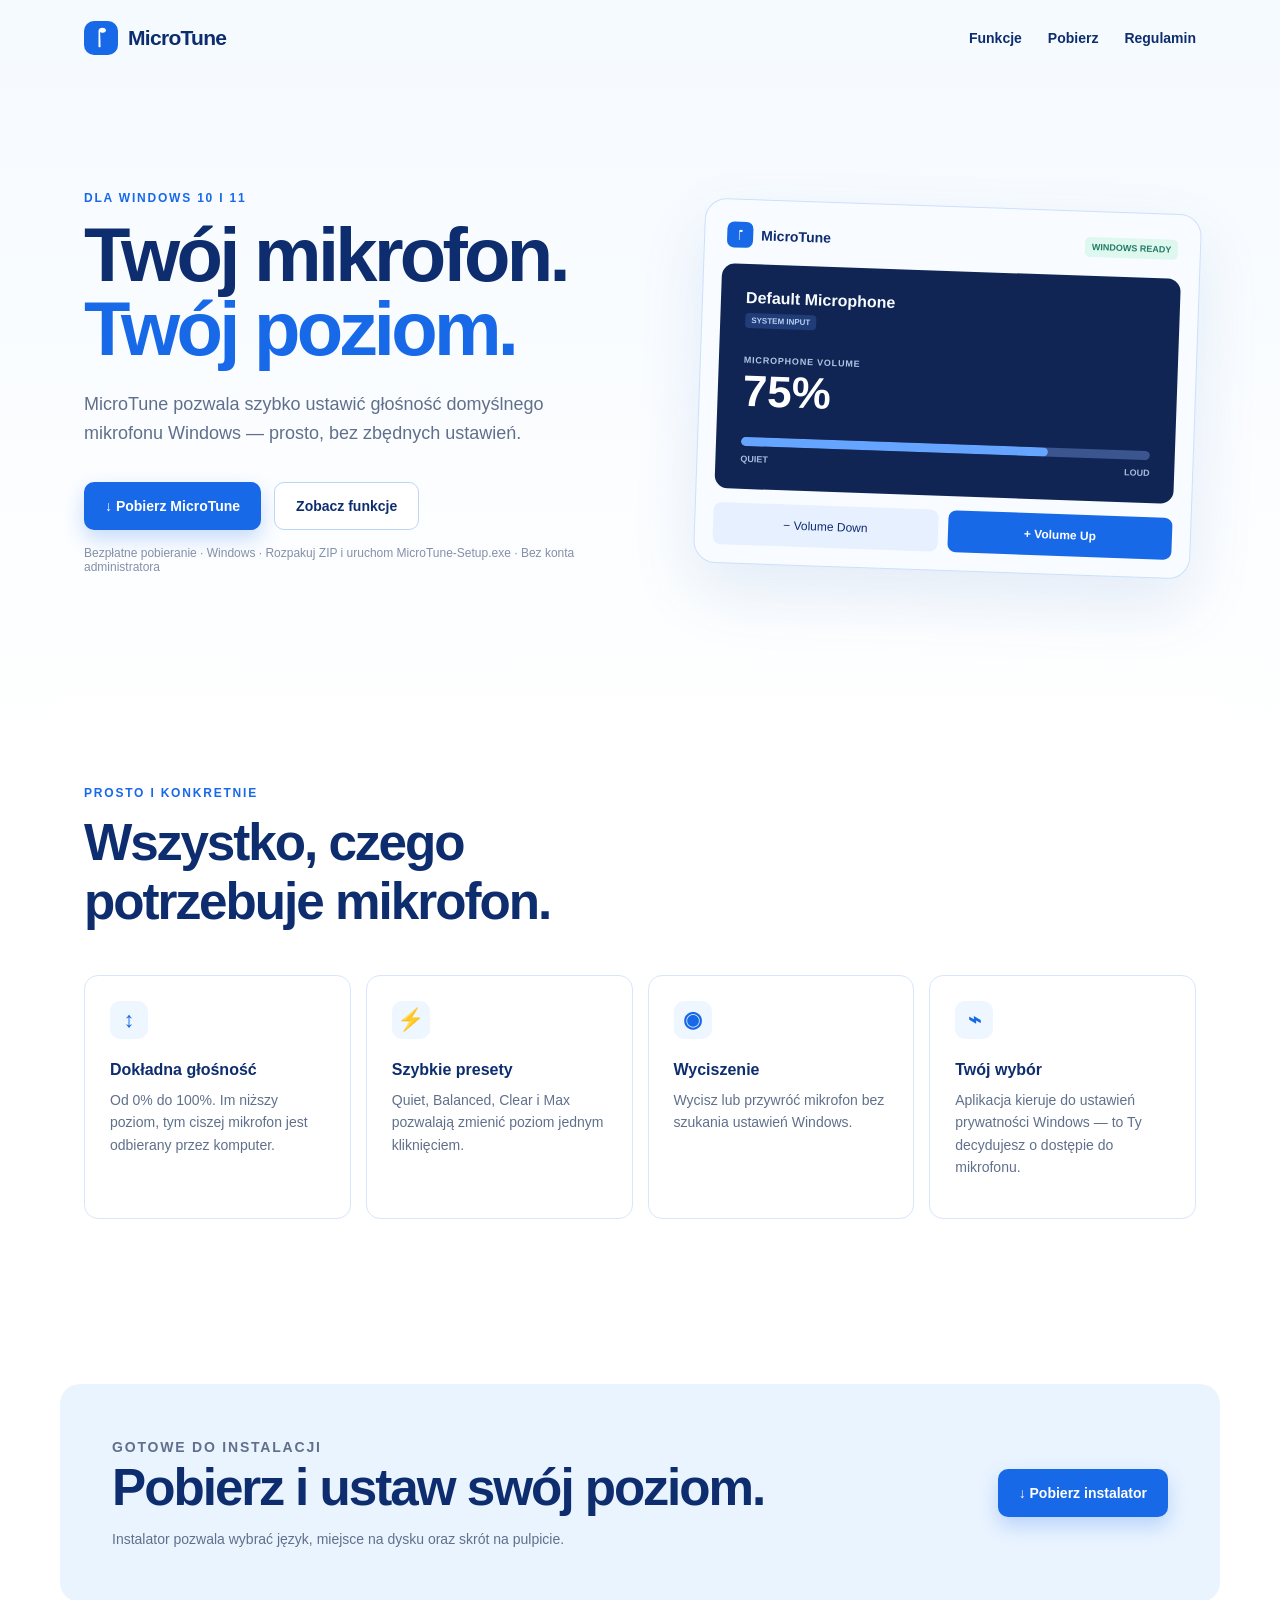
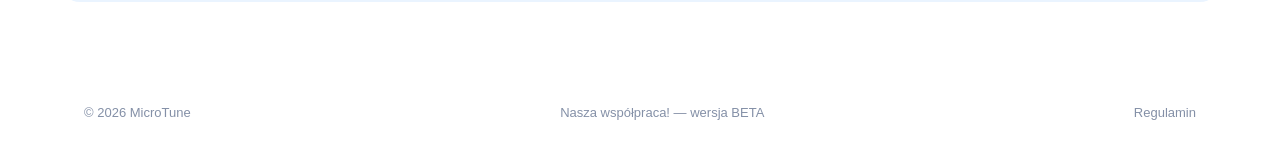
==== index.html @ a944f0a3 "Add collaboration beta link to MicroTune app" ====
<!doctype html>
<html lang="pl">
  <head>
    <meta charset="UTF-8" />
    <meta name="viewport" content="width=device-width, initial-scale=1.0" />
    <meta name="description" content="MicroTune — prosty kontroler głośności mikrofonu dla Windows." />
    <title>MicroTune — kontroluj swój mikrofon</title>
    <link rel="stylesheet" href="styles.css" />
  </head>
  <body>
    <header class="site-header">
      <a class="brand" href="#start" aria-label="MicroTune — strona główna">
        <span class="brand-icon" aria-hidden="true">♩</span>
        <span>MicroTune</span>
      </a>
      <nav aria-label="Główna nawigacja">
        <a href="#funkcje">Funkcje</a>
        <a href="#download">Pobierz</a>
        <a href="terms.html">Regulamin</a>
      </nav>
    </header>

    <main id="start">
      <section class="hero">
        <div class="hero-copy">
          <p class="eyebrow">DLA WINDOWS 10 I 11</p>
          <h1>Twój mikrofon.<br /><span>Twój poziom.</span></h1>
          <p class="lead">MicroTune pozwala szybko ustawić głośność domyślnego mikrofonu Windows — prosto, bez zbędnych ustawień.</p>
          <div class="hero-actions">
            <a class="button primary" href="downloads/MicroTune-Installer-1.0.2.zip" download>↓ Pobierz MicroTune</a>
            <a class="button secondary" href="#funkcje">Zobacz funkcje</a>
          </div>
          <p class="fine-print">Bezpłatne pobieranie · Windows · Rozpakuj ZIP i uruchom MicroTune-Setup.exe · Bez konta administratora</p>
        </div>
        <div class="app-preview" aria-label="Podgląd aplikacji MicroTune">
          <div class="preview-top"><span class="mini-logo">♩</span><strong>MicroTune</strong><span class="ready">WINDOWS READY</span></div>
          <div class="preview-card">
            <div class="card-heading"><div><strong>Default Microphone</strong><small>SYSTEM INPUT</small></div></div>
            <p>MICROPHONE VOLUME</p>
            <div class="volume"><strong>75%</strong></div>
            <div class="slider"><span></span></div>
            <div class="slider-labels"><span>QUIET</span><span>LOUD</span></div>
          </div>
          <div class="preview-actions"><span>− Volume Down</span><b>+ Volume Up</b></div>
        </div>
      </section>

      <section class="features" id="funkcje">
        <div class="section-heading"><p class="eyebrow">PROSTO I KONKRETNIE</p><h2>Wszystko, czego potrzebuje mikrofon.</h2></div>
        <div class="feature-grid">
          <article><span class="feature-icon">↕</span><h3>Dokładna głośność</h3><p>Od 0% do 100%. Im niższy poziom, tym ciszej mikrofon jest odbierany przez komputer.</p></article>
          <article><span class="feature-icon">⚡</span><h3>Szybkie presety</h3><p>Quiet, Balanced, Clear i Max pozwalają zmienić poziom jednym kliknięciem.</p></article>
          <article><span class="feature-icon">◉</span><h3>Wyciszenie</h3><p>Wycisz lub przywróć mikrofon bez szukania ustawień Windows.</p></article>
          <article><span class="feature-icon">⌁</span><h3>Twój wybór</h3><p>Aplikacja kieruje do ustawień prywatności Windows — to Ty decydujesz o dostępie do mikrofonu.</p></article>
        </div>
      </section>

      <section class="download" id="download">
        <div><p class="eyebrow">GOTOWE DO INSTALACJI</p><h2>Pobierz i ustaw swój poziom.</h2><p>Instalator pozwala wybrać język, miejsce na dysku oraz skrót na pulpicie.</p></div>
        <a class="button primary" href="downloads/MicroTune-Installer-1.0.2.zip" download>↓ Pobierz instalator</a>
      </section>
    </main>

    <footer>
      <span>© 2026 MicroTune</span>
      <a href="https://zrobmy-cos.web.app/" target="_blank" rel="noopener noreferrer">Nasza współpraca! — wersja BETA</a>
      <a href="terms.html">Regulamin</a>
    </footer>
  </body>
</html>
---- styles.css ----
:root { --ink:#0d2d6f; --blue:#1769e8; --light:#eef6ff; --line:#d8e6fb; --muted:#60708c; --white:#fff; }
* { box-sizing:border-box; }
html { scroll-behavior:smooth; }
body { margin:0; color:var(--ink); background:linear-gradient(180deg,#f5faff 0,#fff 44%); font-family:Inter,Segoe UI,Arial,sans-serif; }
a { color:inherit; text-decoration:none; }
.site-header, main, footer { max-width:1160px; margin:auto; }
.site-header { min-height:76px; padding:0 24px; display:flex; align-items:center; justify-content:space-between; }
.brand { display:flex; align-items:center; gap:10px; font-size:21px; font-weight:800; letter-spacing:-.7px; }
.brand-icon { display:grid; place-items:center; width:34px; height:34px; border-radius:10px; color:#fff; background:var(--blue); font-size:25px; transform:rotate(180deg); }
nav { display:flex; gap:26px; font-weight:650; font-size:14px; } nav a:hover { color:var(--blue); }
.hero { min-height:620px; padding:90px 24px 85px; display:grid; grid-template-columns:1.05fr .95fr; align-items:center; gap:65px; }
.eyebrow { margin:0 0 13px; color:var(--blue); font-size:12px; font-weight:800; letter-spacing:1.8px; }
h1,h2,h3,p { margin-top:0; } h1 { margin-bottom:23px; max-width:620px; font-size:clamp(44px,6vw,76px); line-height:.98; letter-spacing:-3.7px; } h1 span { color:var(--blue); }
.lead { max-width:520px; color:var(--muted); font-size:18px; line-height:1.65; }
.hero-actions { display:flex; flex-wrap:wrap; gap:13px; margin-top:33px; }.button { display:inline-flex; align-items:center; justify-content:center; min-height:48px; padding:0 21px; border-radius:10px; font-weight:800; font-size:14px; transition:transform .2s,box-shadow .2s; }.button:hover { transform:translateY(-2px); }.primary { background:var(--blue); color:#fff; box-shadow:0 9px 20px #1769e83b; }.secondary { border:1px solid #bcd6f8; background:#fff; }.fine-print,.updated { margin-top:16px; color:#8490a7; font-size:12px; }
.app-preview { padding:18px; border:1px solid #cde0fa; border-radius:22px; background:#f8fbff; box-shadow:0 28px 65px #1d62b51d; transform:rotate(2deg); }.preview-top { display:flex; align-items:center; gap:8px; padding:4px 4px 16px; font-size:14px; }.mini-logo { display:grid; place-items:center; width:26px; height:26px; color:#fff; background:var(--blue); border-radius:7px; transform:rotate(180deg); }.ready { margin-left:auto; padding:5px 7px; color:#237b64; background:#def8ef; border-radius:5px; font-size:9px; font-weight:800; }.preview-card { padding:25px; border-radius:13px; color:#f8fbff; background:#102554; }.card-heading { display:flex; justify-content:space-between; }.card-heading strong { display:block; font-size:16px; }.card-heading small { display:inline-block; margin-top:6px; padding:3px 6px; border-radius:4px; color:#b7cef5; background:#203d78; font-size:8px; font-weight:800; }.preview-card p { margin:27px 0 1px; color:#b3c4e4; font-size:9px; font-weight:800; letter-spacing:.8px; }.volume strong { color:#fff; font-size:44px; }.slider { height:9px; margin-top:21px; overflow:hidden; border-radius:6px; background:#3b568e; }.slider span { display:block; width:75%; height:100%; border-radius:6px; background:#65a5ff; }.slider-labels { display:flex; justify-content:space-between; margin-top:8px; color:#a7bbdf; font-size:9px; font-weight:800; }.preview-actions { display:grid; grid-template-columns:1fr 1fr; gap:10px; margin-top:14px; }.preview-actions span,.preview-actions b { padding:14px; border-radius:8px; text-align:center; font-size:12px; }.preview-actions span { background:#e7f0ff; }.preview-actions b { color:#fff; background:var(--blue); }
.features { padding:90px 24px; background:#fff; }.section-heading { max-width:630px; }.section-heading h2,.download h2,.terms-page h1 { font-size:clamp(33px,4vw,52px); letter-spacing:-2px; }.feature-grid { display:grid; grid-template-columns:repeat(4,1fr); gap:15px; margin-top:44px; }.feature-grid article { padding:25px; border:1px solid var(--line); border-radius:14px; background:#fff; }.feature-icon { display:grid; place-items:center; width:38px; height:38px; margin-bottom:22px; border-radius:10px; color:var(--blue); background:var(--light); font-size:22px; font-weight:bold; }.feature-grid h3 { margin-bottom:10px; font-size:16px; }.feature-grid p,.download p { color:var(--muted); font-size:14px; line-height:1.6; }
.download { margin:75px auto; padding:52px; display:flex; align-items:center; justify-content:space-between; gap:25px; border-radius:20px; background:#eaf4ff; }.download h2 { margin-bottom:11px; }.download p { margin-bottom:0; max-width:570px; }.terms-page { max-width:820px; padding:68px 24px 85px; }.terms-page h1 { margin-bottom:4px; }.terms-page section { margin-top:40px; }.terms-page h2 { margin-bottom:9px; font-size:21px; }.terms-page section p { color:var(--muted); line-height:1.7; }.terms-page .button { margin-top:36px; } footer { padding:28px 24px 38px; display:flex; justify-content:space-between; color:#8490a7; font-size:13px; }
@media (max-width:760px) { .site-header { padding:0 18px; }.site-header nav { gap:14px; font-size:12px; }.hero { grid-template-columns:1fr; padding:60px 24px; gap:38px; }.app-preview { max-width:500px; width:100%; margin:auto; transform:none; }.feature-grid { grid-template-columns:1fr 1fr; }.download { margin:35px 18px; padding:32px; display:block; }.download .button { margin-top:18px; } }
@media (max-width:440px) { nav a:first-child { display:none; }.feature-grid { grid-template-columns:1fr; }.hero-actions .button { width:100%; } }
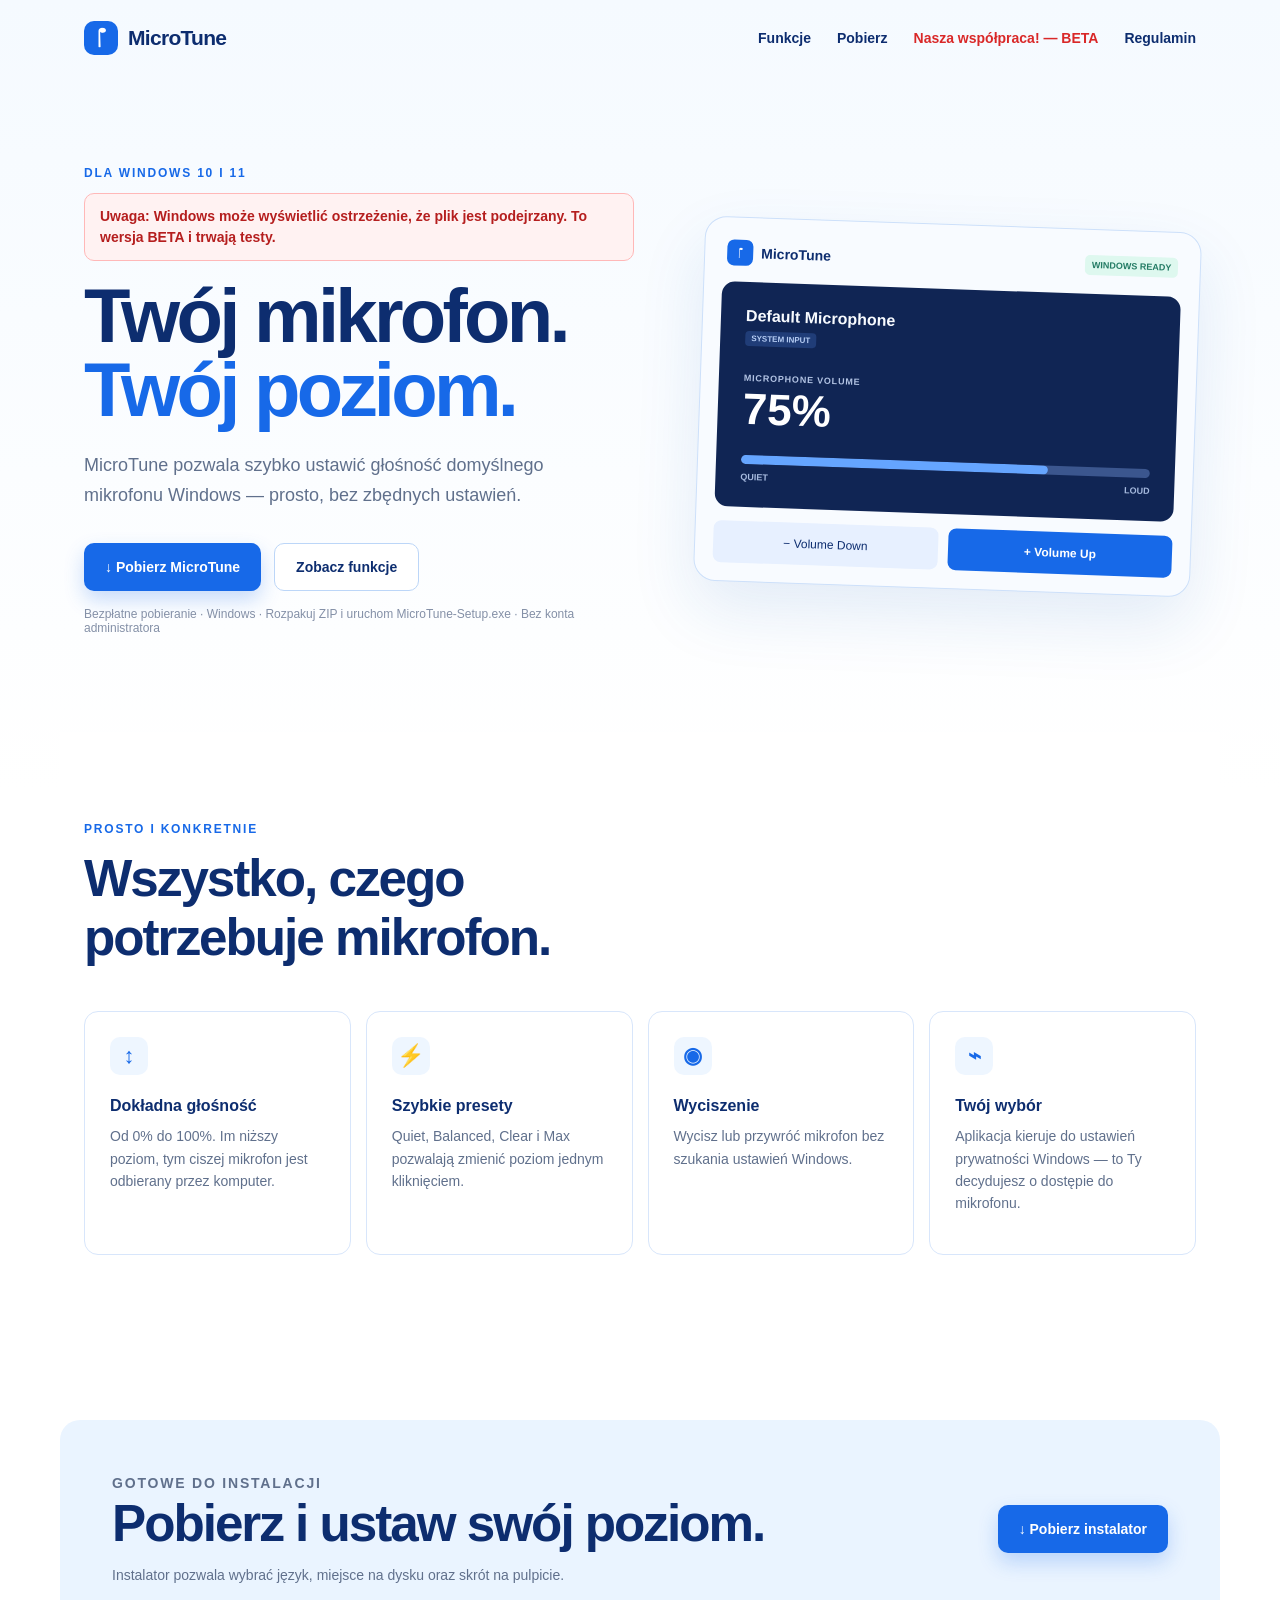
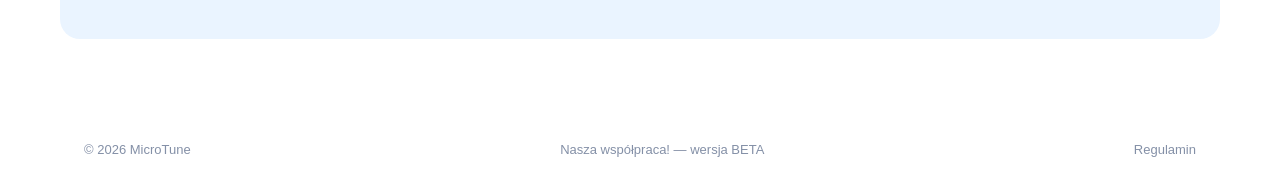
==== commit 009900aa: "Highlight collaboration and beta warning on website" ====
--- a/index.html
+++ b/index.html
@@ -16,6 +16,7 @@
       <nav aria-label="Główna nawigacja">
         <a href="#funkcje">Funkcje</a>
         <a href="#download">Pobierz</a>
+        <a class="collaboration-link" href="https://zrobmy-cos.web.app/" target="_blank" rel="noopener noreferrer">Nasza współpraca! — BETA</a>
         <a href="terms.html">Regulamin</a>
       </nav>
     </header>
@@ -24,10 +25,11 @@
       <section class="hero">
         <div class="hero-copy">
           <p class="eyebrow">DLA WINDOWS 10 I 11</p>
+          <p class="beta-warning"><strong>Uwaga:</strong> Windows może wyświetlić ostrzeżenie, że plik jest podejrzany. To wersja BETA i trwają testy.</p>
           <h1>Twój mikrofon.<br /><span>Twój poziom.</span></h1>
           <p class="lead">MicroTune pozwala szybko ustawić głośność domyślnego mikrofonu Windows — prosto, bez zbędnych ustawień.</p>
           <div class="hero-actions">
-            <a class="button primary" href="downloads/MicroTune-Installer-1.0.2.zip" download>↓ Pobierz MicroTune</a>
+            <a class="button primary" href="https://github.com/biszkopr/microtune/raw/refs/heads/main/downloads/MicroTune-Installer-1.0.2.zip">↓ Pobierz MicroTune</a>
             <a class="button secondary" href="#funkcje">Zobacz funkcje</a>
           </div>
           <p class="fine-print">Bezpłatne pobieranie · Windows · Rozpakuj ZIP i uruchom MicroTune-Setup.exe · Bez konta administratora</p>
@@ -57,7 +59,7 @@
 
       <section class="download" id="download">
         <div><p class="eyebrow">GOTOWE DO INSTALACJI</p><h2>Pobierz i ustaw swój poziom.</h2><p>Instalator pozwala wybrać język, miejsce na dysku oraz skrót na pulpicie.</p></div>
-        <a class="button primary" href="downloads/MicroTune-Installer-1.0.2.zip" download>↓ Pobierz instalator</a>
+        <a class="button primary" href="https://github.com/biszkopr/microtune/raw/refs/heads/main/downloads/MicroTune-Installer-1.0.2.zip">↓ Pobierz instalator</a>
       </section>
     </main>
 
--- a/styles.css
+++ b/styles.css
@@ -7,11 +7,11 @@
 .site-header { min-height:76px; padding:0 24px; display:flex; align-items:center; justify-content:space-between; }
 .brand { display:flex; align-items:center; gap:10px; font-size:21px; font-weight:800; letter-spacing:-.7px; }
 .brand-icon { display:grid; place-items:center; width:34px; height:34px; border-radius:10px; color:#fff; background:var(--blue); font-size:25px; transform:rotate(180deg); }
-nav { display:flex; gap:26px; font-weight:650; font-size:14px; } nav a:hover { color:var(--blue); }
+nav { display:flex; gap:26px; font-weight:650; font-size:14px; } nav a:hover { color:var(--blue); } nav .collaboration-link { color:#d92828; font-weight:800; } nav .collaboration-link:hover { color:#a81212; }
 .hero { min-height:620px; padding:90px 24px 85px; display:grid; grid-template-columns:1.05fr .95fr; align-items:center; gap:65px; }
 .eyebrow { margin:0 0 13px; color:var(--blue); font-size:12px; font-weight:800; letter-spacing:1.8px; }
 h1,h2,h3,p { margin-top:0; } h1 { margin-bottom:23px; max-width:620px; font-size:clamp(44px,6vw,76px); line-height:.98; letter-spacing:-3.7px; } h1 span { color:var(--blue); }
-.lead { max-width:520px; color:var(--muted); font-size:18px; line-height:1.65; }
+.beta-warning { max-width:600px; margin:0 0 18px; padding:12px 15px; border:1px solid #ffb8b8; border-radius:10px; color:#b51e1e; background:#fff2f2; font-size:14px; font-weight:650; line-height:1.5; }.lead { max-width:520px; color:var(--muted); font-size:18px; line-height:1.65; }
 .hero-actions { display:flex; flex-wrap:wrap; gap:13px; margin-top:33px; }.button { display:inline-flex; align-items:center; justify-content:center; min-height:48px; padding:0 21px; border-radius:10px; font-weight:800; font-size:14px; transition:transform .2s,box-shadow .2s; }.button:hover { transform:translateY(-2px); }.primary { background:var(--blue); color:#fff; box-shadow:0 9px 20px #1769e83b; }.secondary { border:1px solid #bcd6f8; background:#fff; }.fine-print,.updated { margin-top:16px; color:#8490a7; font-size:12px; }
 .app-preview { padding:18px; border:1px solid #cde0fa; border-radius:22px; background:#f8fbff; box-shadow:0 28px 65px #1d62b51d; transform:rotate(2deg); }.preview-top { display:flex; align-items:center; gap:8px; padding:4px 4px 16px; font-size:14px; }.mini-logo { display:grid; place-items:center; width:26px; height:26px; color:#fff; background:var(--blue); border-radius:7px; transform:rotate(180deg); }.ready { margin-left:auto; padding:5px 7px; color:#237b64; background:#def8ef; border-radius:5px; font-size:9px; font-weight:800; }.preview-card { padding:25px; border-radius:13px; color:#f8fbff; background:#102554; }.card-heading { display:flex; justify-content:space-between; }.card-heading strong { display:block; font-size:16px; }.card-heading small { display:inline-block; margin-top:6px; padding:3px 6px; border-radius:4px; color:#b7cef5; background:#203d78; font-size:8px; font-weight:800; }.preview-card p { margin:27px 0 1px; color:#b3c4e4; font-size:9px; font-weight:800; letter-spacing:.8px; }.volume strong { color:#fff; font-size:44px; }.slider { height:9px; margin-top:21px; overflow:hidden; border-radius:6px; background:#3b568e; }.slider span { display:block; width:75%; height:100%; border-radius:6px; background:#65a5ff; }.slider-labels { display:flex; justify-content:space-between; margin-top:8px; color:#a7bbdf; font-size:9px; font-weight:800; }.preview-actions { display:grid; grid-template-columns:1fr 1fr; gap:10px; margin-top:14px; }.preview-actions span,.preview-actions b { padding:14px; border-radius:8px; text-align:center; font-size:12px; }.preview-actions span { background:#e7f0ff; }.preview-actions b { color:#fff; background:var(--blue); }
 .features { padding:90px 24px; background:#fff; }.section-heading { max-width:630px; }.section-heading h2,.download h2,.terms-page h1 { font-size:clamp(33px,4vw,52px); letter-spacing:-2px; }.feature-grid { display:grid; grid-template-columns:repeat(4,1fr); gap:15px; margin-top:44px; }.feature-grid article { padding:25px; border:1px solid var(--line); border-radius:14px; background:#fff; }.feature-icon { display:grid; place-items:center; width:38px; height:38px; margin-bottom:22px; border-radius:10px; color:var(--blue); background:var(--light); font-size:22px; font-weight:bold; }.feature-grid h3 { margin-bottom:10px; font-size:16px; }.feature-grid p,.download p { color:var(--muted); font-size:14px; line-height:1.6; }
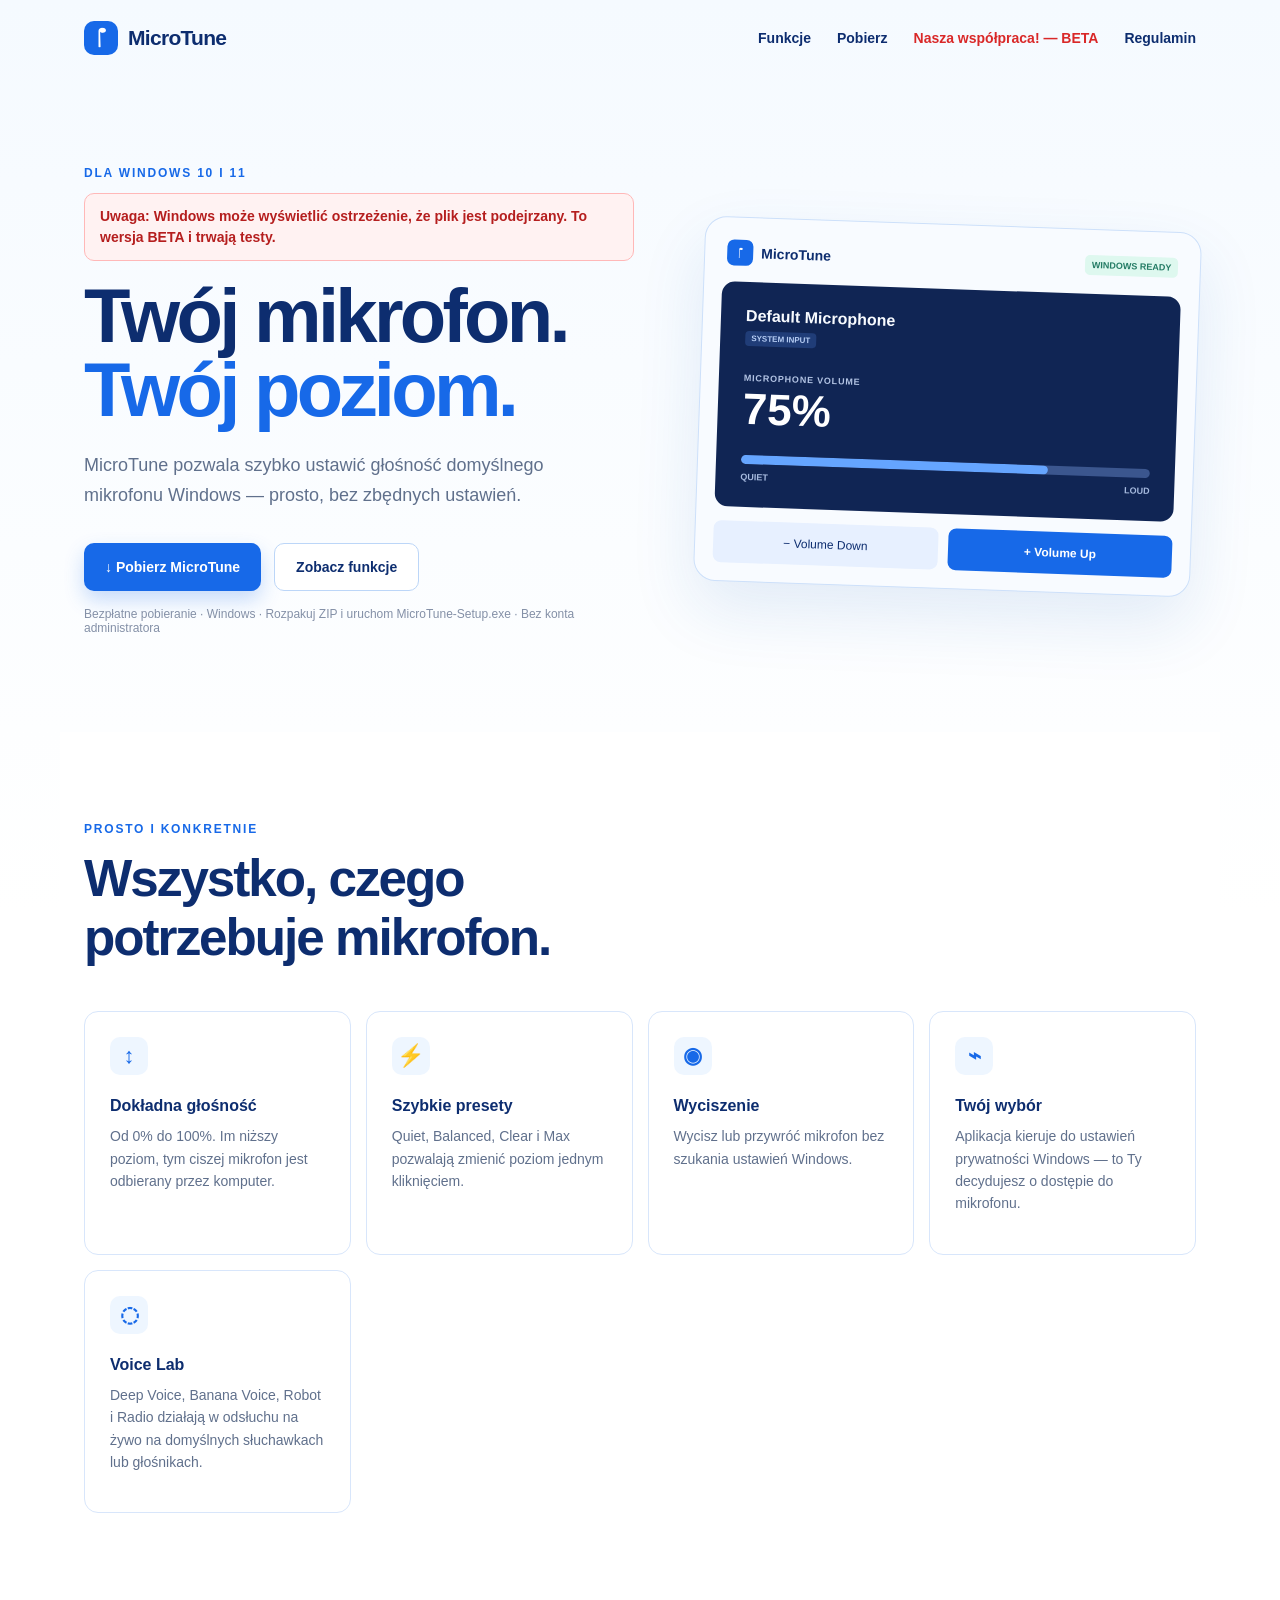
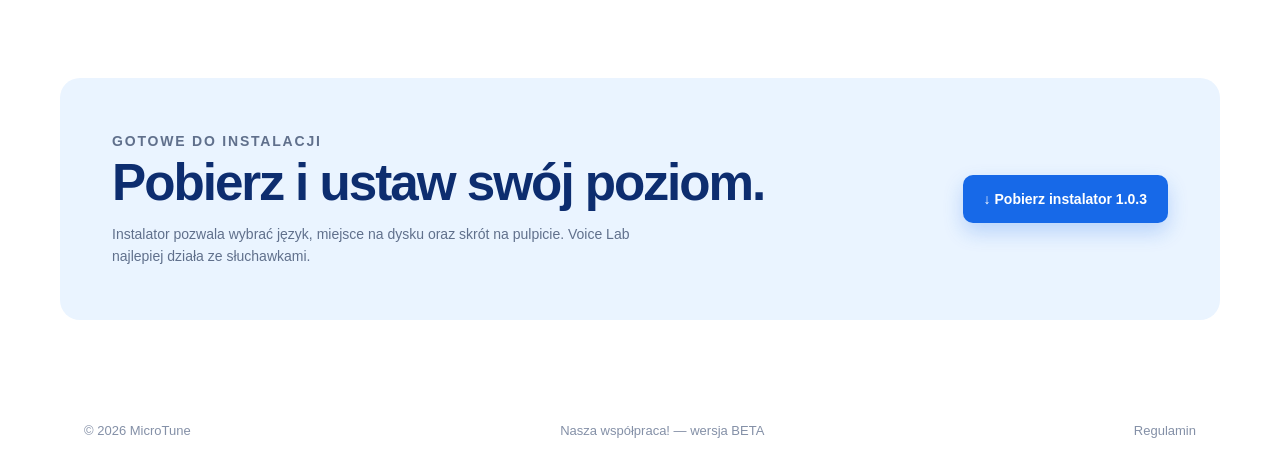
==== commit 41b6fb2f: "Add Voice Lab installer 1.0.3" ====
--- a/index.html
+++ b/index.html
@@ -29,7 +29,7 @@
           <h1>Twój mikrofon.<br /><span>Twój poziom.</span></h1>
           <p class="lead">MicroTune pozwala szybko ustawić głośność domyślnego mikrofonu Windows — prosto, bez zbędnych ustawień.</p>
           <div class="hero-actions">
-            <a class="button primary" href="https://github.com/biszkopr/microtune/raw/refs/heads/main/downloads/MicroTune-Installer-1.0.2.zip">↓ Pobierz MicroTune</a>
+            <a class="button primary" href="https://github.com/biszkopr/microtune/raw/refs/heads/main/downloads/MicroTune-Installer-1.0.3.zip">↓ Pobierz MicroTune</a>
             <a class="button secondary" href="#funkcje">Zobacz funkcje</a>
           </div>
           <p class="fine-print">Bezpłatne pobieranie · Windows · Rozpakuj ZIP i uruchom MicroTune-Setup.exe · Bez konta administratora</p>
@@ -54,12 +54,13 @@
           <article><span class="feature-icon">⚡</span><h3>Szybkie presety</h3><p>Quiet, Balanced, Clear i Max pozwalają zmienić poziom jednym kliknięciem.</p></article>
           <article><span class="feature-icon">◉</span><h3>Wyciszenie</h3><p>Wycisz lub przywróć mikrofon bez szukania ustawień Windows.</p></article>
           <article><span class="feature-icon">⌁</span><h3>Twój wybór</h3><p>Aplikacja kieruje do ustawień prywatności Windows — to Ty decydujesz o dostępie do mikrofonu.</p></article>
+          <article><span class="feature-icon">◌</span><h3>Voice Lab</h3><p>Deep Voice, Banana Voice, Robot i Radio działają w odsłuchu na żywo na domyślnych słuchawkach lub głośnikach.</p></article>
         </div>
       </section>
 
       <section class="download" id="download">
-        <div><p class="eyebrow">GOTOWE DO INSTALACJI</p><h2>Pobierz i ustaw swój poziom.</h2><p>Instalator pozwala wybrać język, miejsce na dysku oraz skrót na pulpicie.</p></div>
-        <a class="button primary" href="https://github.com/biszkopr/microtune/raw/refs/heads/main/downloads/MicroTune-Installer-1.0.2.zip">↓ Pobierz instalator</a>
+        <div><p class="eyebrow">GOTOWE DO INSTALACJI</p><h2>Pobierz i ustaw swój poziom.</h2><p>Instalator pozwala wybrać język, miejsce na dysku oraz skrót na pulpicie. Voice Lab najlepiej działa ze słuchawkami.</p></div>
+        <a class="button primary" href="https://github.com/biszkopr/microtune/raw/refs/heads/main/downloads/MicroTune-Installer-1.0.3.zip">↓ Pobierz instalator 1.0.3</a>
       </section>
     </main>
 
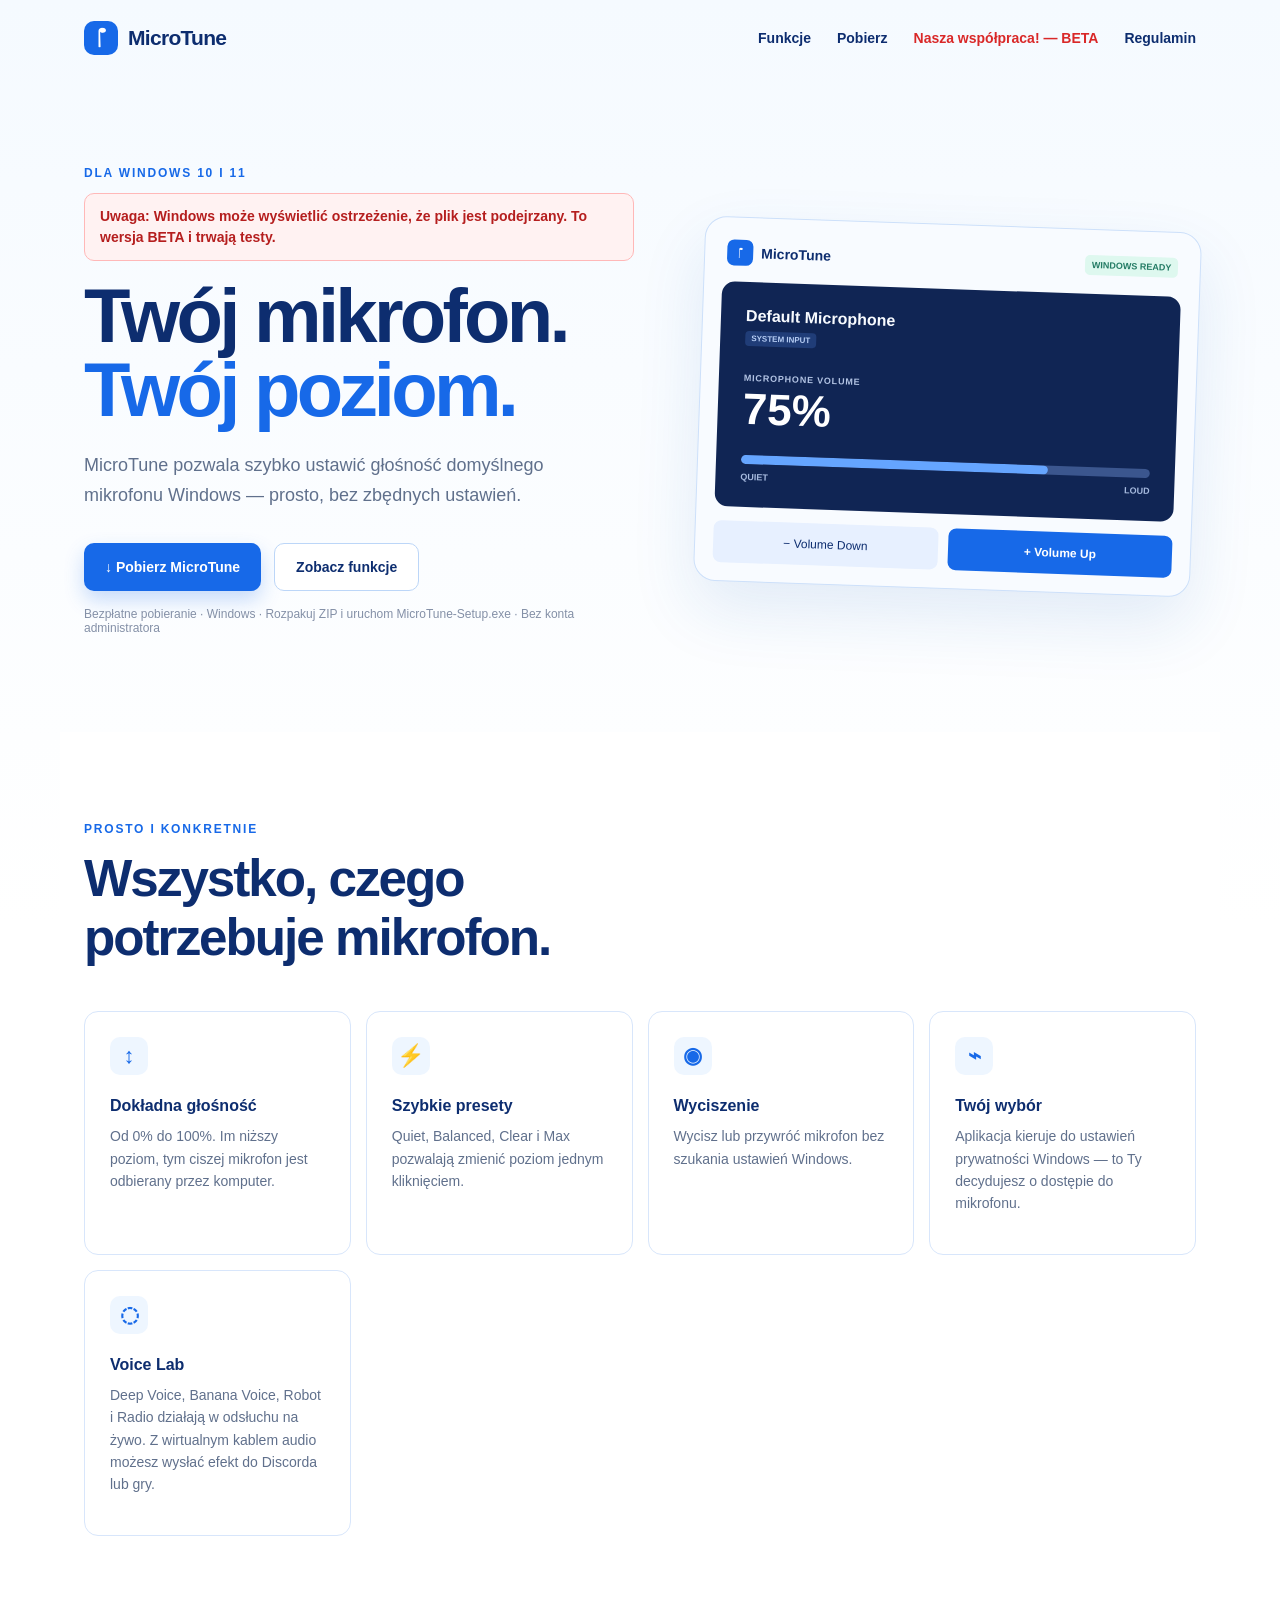
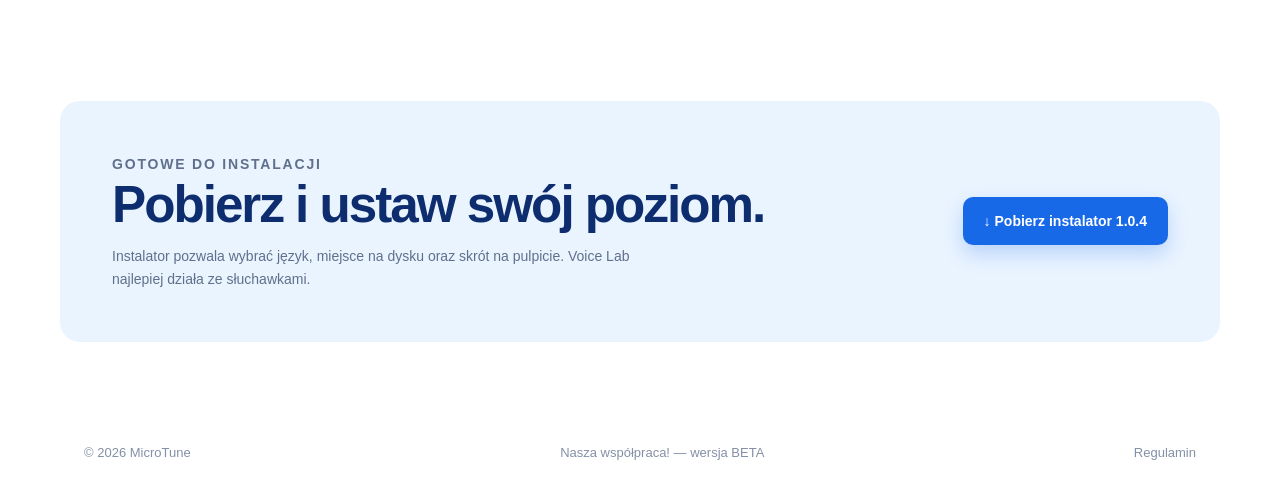
==== commit 611c5ce5: "Add live microphone updates and virtual routing" ====
--- a/index.html
+++ b/index.html
@@ -29,7 +29,7 @@
           <h1>Twój mikrofon.<br /><span>Twój poziom.</span></h1>
           <p class="lead">MicroTune pozwala szybko ustawić głośność domyślnego mikrofonu Windows — prosto, bez zbędnych ustawień.</p>
           <div class="hero-actions">
-            <a class="button primary" href="https://github.com/biszkopr/microtune/raw/refs/heads/main/downloads/MicroTune-Installer-1.0.3.zip">↓ Pobierz MicroTune</a>
+            <a class="button primary" href="https://github.com/biszkopr/microtune/raw/refs/heads/main/downloads/MicroTune-Installer-1.0.4.zip">↓ Pobierz MicroTune</a>
             <a class="button secondary" href="#funkcje">Zobacz funkcje</a>
           </div>
           <p class="fine-print">Bezpłatne pobieranie · Windows · Rozpakuj ZIP i uruchom MicroTune-Setup.exe · Bez konta administratora</p>
@@ -54,13 +54,13 @@
           <article><span class="feature-icon">⚡</span><h3>Szybkie presety</h3><p>Quiet, Balanced, Clear i Max pozwalają zmienić poziom jednym kliknięciem.</p></article>
           <article><span class="feature-icon">◉</span><h3>Wyciszenie</h3><p>Wycisz lub przywróć mikrofon bez szukania ustawień Windows.</p></article>
           <article><span class="feature-icon">⌁</span><h3>Twój wybór</h3><p>Aplikacja kieruje do ustawień prywatności Windows — to Ty decydujesz o dostępie do mikrofonu.</p></article>
-          <article><span class="feature-icon">◌</span><h3>Voice Lab</h3><p>Deep Voice, Banana Voice, Robot i Radio działają w odsłuchu na żywo na domyślnych słuchawkach lub głośnikach.</p></article>
+          <article><span class="feature-icon">◌</span><h3>Voice Lab</h3><p>Deep Voice, Banana Voice, Robot i Radio działają w odsłuchu na żywo. Z wirtualnym kablem audio możesz wysłać efekt do Discorda lub gry.</p></article>
         </div>
       </section>
 
       <section class="download" id="download">
         <div><p class="eyebrow">GOTOWE DO INSTALACJI</p><h2>Pobierz i ustaw swój poziom.</h2><p>Instalator pozwala wybrać język, miejsce na dysku oraz skrót na pulpicie. Voice Lab najlepiej działa ze słuchawkami.</p></div>
-        <a class="button primary" href="https://github.com/biszkopr/microtune/raw/refs/heads/main/downloads/MicroTune-Installer-1.0.3.zip">↓ Pobierz instalator 1.0.3</a>
+        <a class="button primary" href="https://github.com/biszkopr/microtune/raw/refs/heads/main/downloads/MicroTune-Installer-1.0.4.zip">↓ Pobierz instalator 1.0.4</a>
       </section>
     </main>
 
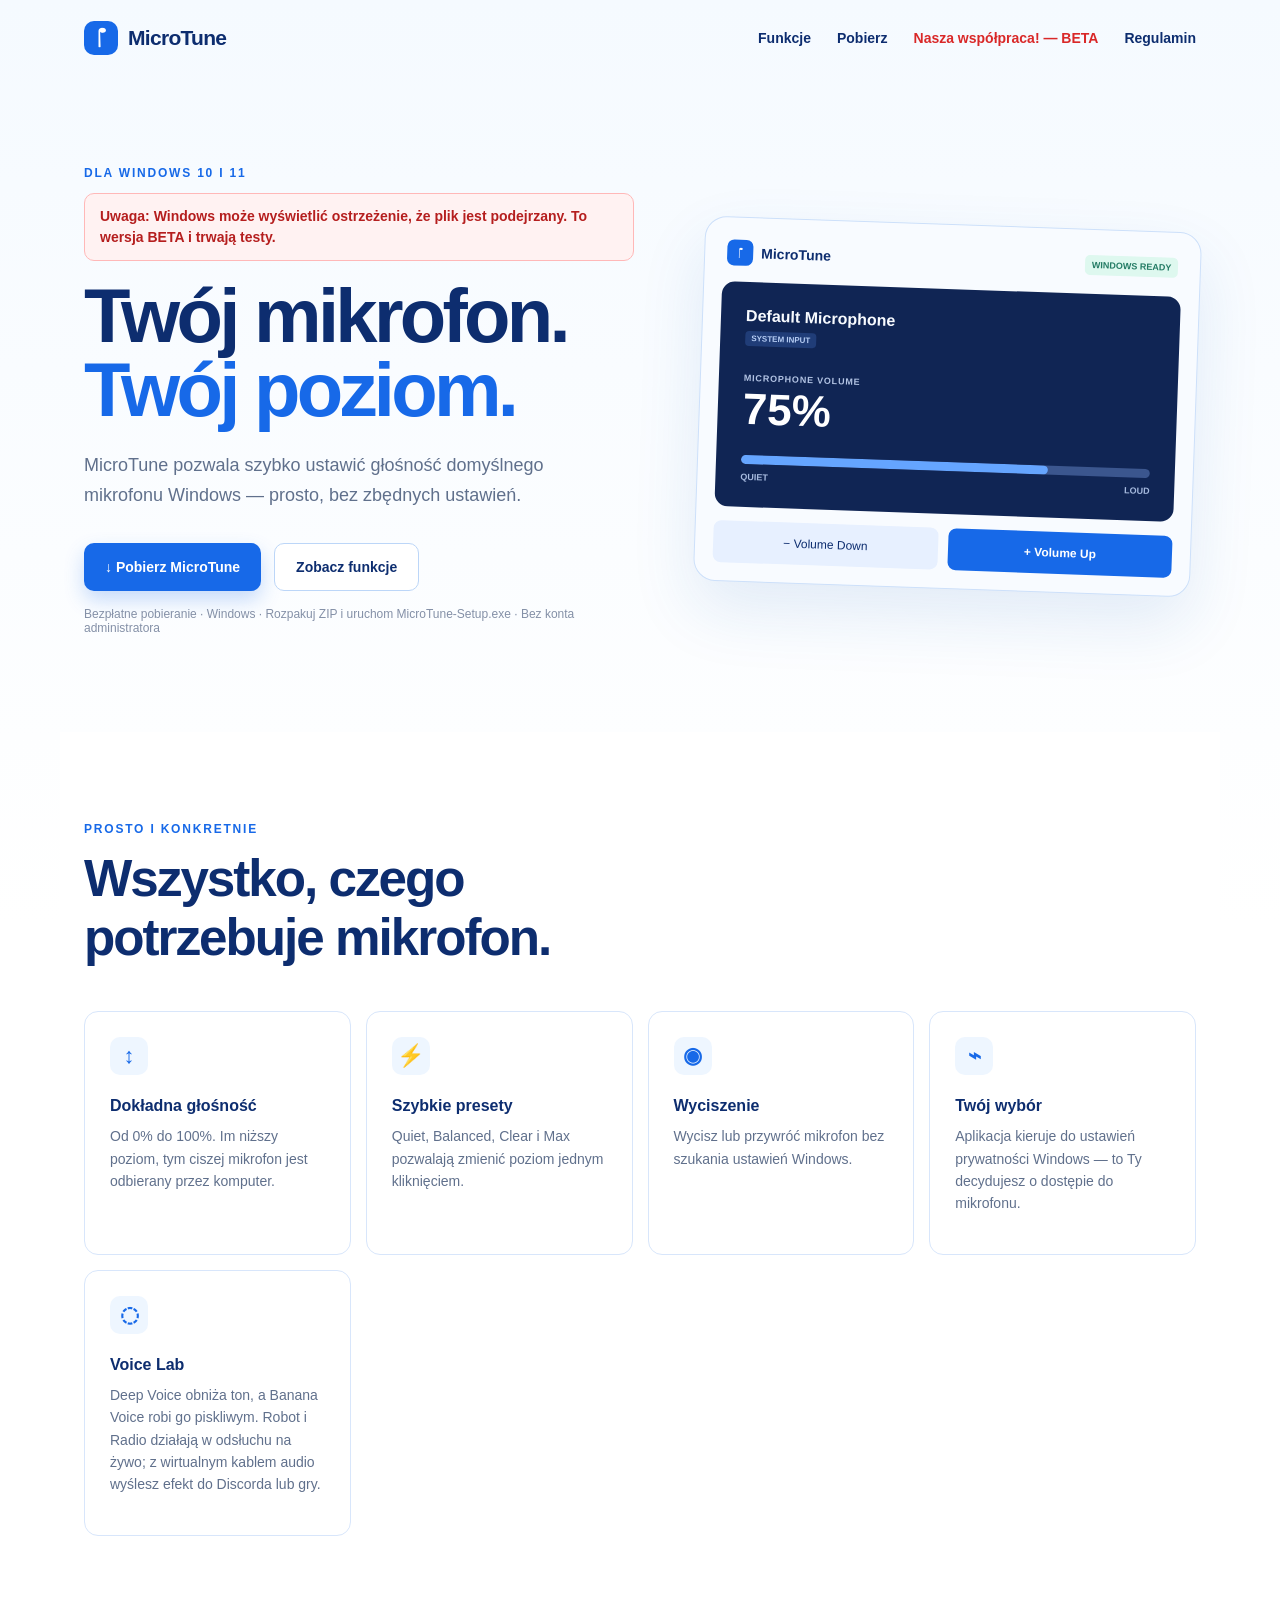
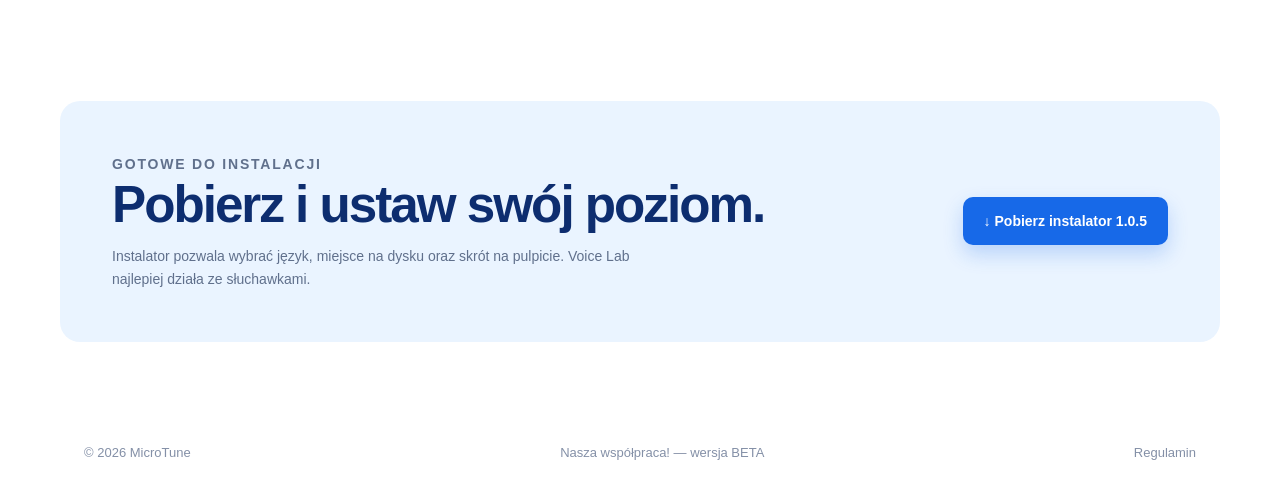
==== commit 47c3b886: "Improve Voice Lab pitch effects and scrolling" ====
--- a/index.html
+++ b/index.html
@@ -29,7 +29,7 @@
           <h1>Twój mikrofon.<br /><span>Twój poziom.</span></h1>
           <p class="lead">MicroTune pozwala szybko ustawić głośność domyślnego mikrofonu Windows — prosto, bez zbędnych ustawień.</p>
           <div class="hero-actions">
-            <a class="button primary" href="https://github.com/biszkopr/microtune/raw/refs/heads/main/downloads/MicroTune-Installer-1.0.4.zip">↓ Pobierz MicroTune</a>
+            <a class="button primary" href="https://github.com/biszkopr/microtune/raw/refs/heads/main/downloads/MicroTune-Installer-1.0.5.zip">↓ Pobierz MicroTune</a>
             <a class="button secondary" href="#funkcje">Zobacz funkcje</a>
           </div>
           <p class="fine-print">Bezpłatne pobieranie · Windows · Rozpakuj ZIP i uruchom MicroTune-Setup.exe · Bez konta administratora</p>
@@ -54,13 +54,13 @@
           <article><span class="feature-icon">⚡</span><h3>Szybkie presety</h3><p>Quiet, Balanced, Clear i Max pozwalają zmienić poziom jednym kliknięciem.</p></article>
           <article><span class="feature-icon">◉</span><h3>Wyciszenie</h3><p>Wycisz lub przywróć mikrofon bez szukania ustawień Windows.</p></article>
           <article><span class="feature-icon">⌁</span><h3>Twój wybór</h3><p>Aplikacja kieruje do ustawień prywatności Windows — to Ty decydujesz o dostępie do mikrofonu.</p></article>
-          <article><span class="feature-icon">◌</span><h3>Voice Lab</h3><p>Deep Voice, Banana Voice, Robot i Radio działają w odsłuchu na żywo. Z wirtualnym kablem audio możesz wysłać efekt do Discorda lub gry.</p></article>
+          <article><span class="feature-icon">◌</span><h3>Voice Lab</h3><p>Deep Voice obniża ton, a Banana Voice robi go piskliwym. Robot i Radio działają w odsłuchu na żywo; z wirtualnym kablem audio wyślesz efekt do Discorda lub gry.</p></article>
         </div>
       </section>
 
       <section class="download" id="download">
         <div><p class="eyebrow">GOTOWE DO INSTALACJI</p><h2>Pobierz i ustaw swój poziom.</h2><p>Instalator pozwala wybrać język, miejsce na dysku oraz skrót na pulpicie. Voice Lab najlepiej działa ze słuchawkami.</p></div>
-        <a class="button primary" href="https://github.com/biszkopr/microtune/raw/refs/heads/main/downloads/MicroTune-Installer-1.0.4.zip">↓ Pobierz instalator 1.0.4</a>
+        <a class="button primary" href="https://github.com/biszkopr/microtune/raw/refs/heads/main/downloads/MicroTune-Installer-1.0.5.zip">↓ Pobierz instalator 1.0.5</a>
       </section>
     </main>
 
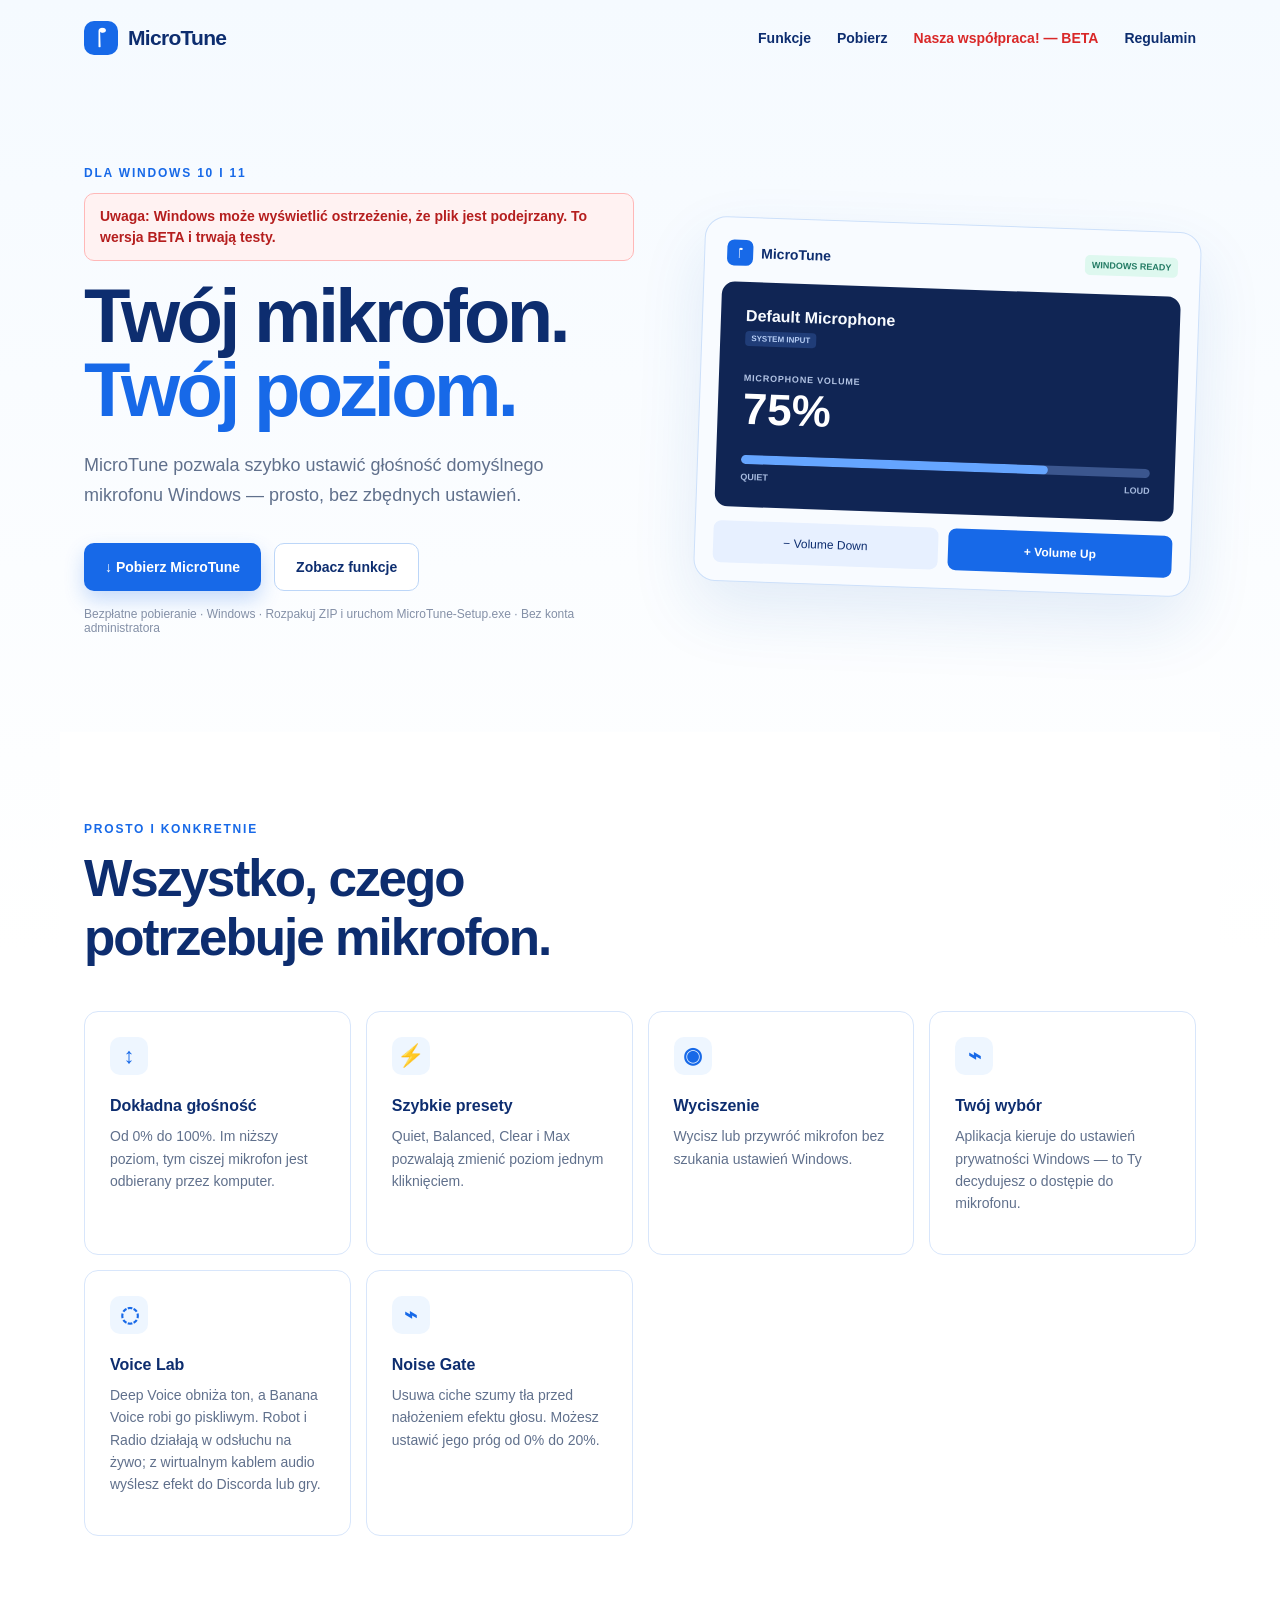
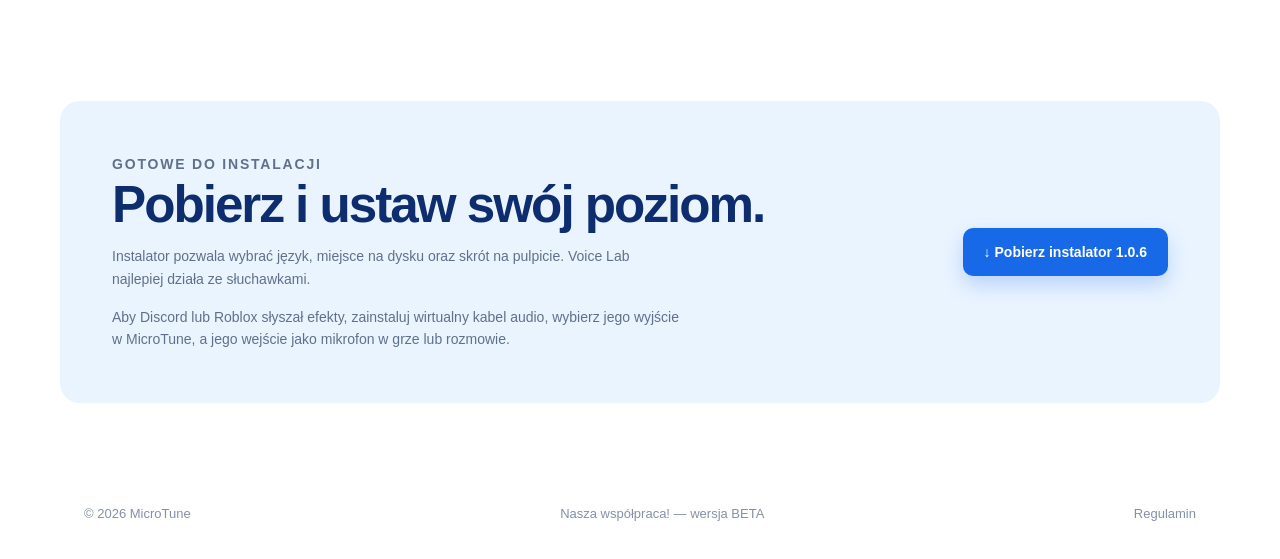
==== commit 402fa5e8: "Add noise gate and routing instructions" ====
--- a/index.html
+++ b/index.html
@@ -29,7 +29,7 @@
           <h1>Twój mikrofon.<br /><span>Twój poziom.</span></h1>
           <p class="lead">MicroTune pozwala szybko ustawić głośność domyślnego mikrofonu Windows — prosto, bez zbędnych ustawień.</p>
           <div class="hero-actions">
-            <a class="button primary" href="https://github.com/biszkopr/microtune/raw/refs/heads/main/downloads/MicroTune-Installer-1.0.5.zip">↓ Pobierz MicroTune</a>
+            <a class="button primary" href="https://github.com/biszkopr/microtune/raw/refs/heads/main/downloads/MicroTune-Installer-1.0.6.zip">↓ Pobierz MicroTune</a>
             <a class="button secondary" href="#funkcje">Zobacz funkcje</a>
           </div>
           <p class="fine-print">Bezpłatne pobieranie · Windows · Rozpakuj ZIP i uruchom MicroTune-Setup.exe · Bez konta administratora</p>
@@ -55,12 +55,13 @@
           <article><span class="feature-icon">◉</span><h3>Wyciszenie</h3><p>Wycisz lub przywróć mikrofon bez szukania ustawień Windows.</p></article>
           <article><span class="feature-icon">⌁</span><h3>Twój wybór</h3><p>Aplikacja kieruje do ustawień prywatności Windows — to Ty decydujesz o dostępie do mikrofonu.</p></article>
           <article><span class="feature-icon">◌</span><h3>Voice Lab</h3><p>Deep Voice obniża ton, a Banana Voice robi go piskliwym. Robot i Radio działają w odsłuchu na żywo; z wirtualnym kablem audio wyślesz efekt do Discorda lub gry.</p></article>
+          <article><span class="feature-icon">⌁</span><h3>Noise Gate</h3><p>Usuwa ciche szumy tła przed nałożeniem efektu głosu. Możesz ustawić jego próg od 0% do 20%.</p></article>
         </div>
       </section>
 
       <section class="download" id="download">
-        <div><p class="eyebrow">GOTOWE DO INSTALACJI</p><h2>Pobierz i ustaw swój poziom.</h2><p>Instalator pozwala wybrać język, miejsce na dysku oraz skrót na pulpicie. Voice Lab najlepiej działa ze słuchawkami.</p></div>
-        <a class="button primary" href="https://github.com/biszkopr/microtune/raw/refs/heads/main/downloads/MicroTune-Installer-1.0.5.zip">↓ Pobierz instalator 1.0.5</a>
+        <div><p class="eyebrow">GOTOWE DO INSTALACJI</p><h2>Pobierz i ustaw swój poziom.</h2><p>Instalator pozwala wybrać język, miejsce na dysku oraz skrót na pulpicie. Voice Lab najlepiej działa ze słuchawkami.</p><p class="fine-print">Aby Discord lub Roblox słyszał efekty, zainstaluj <a href="https://vb-audio.com/Cable/" target="_blank" rel="noopener noreferrer">wirtualny kabel audio</a>, wybierz jego wyjście w MicroTune, a jego wejście jako mikrofon w grze lub rozmowie.</p></div>
+        <a class="button primary" href="https://github.com/biszkopr/microtune/raw/refs/heads/main/downloads/MicroTune-Installer-1.0.6.zip">↓ Pobierz instalator 1.0.6</a>
       </section>
     </main>
 
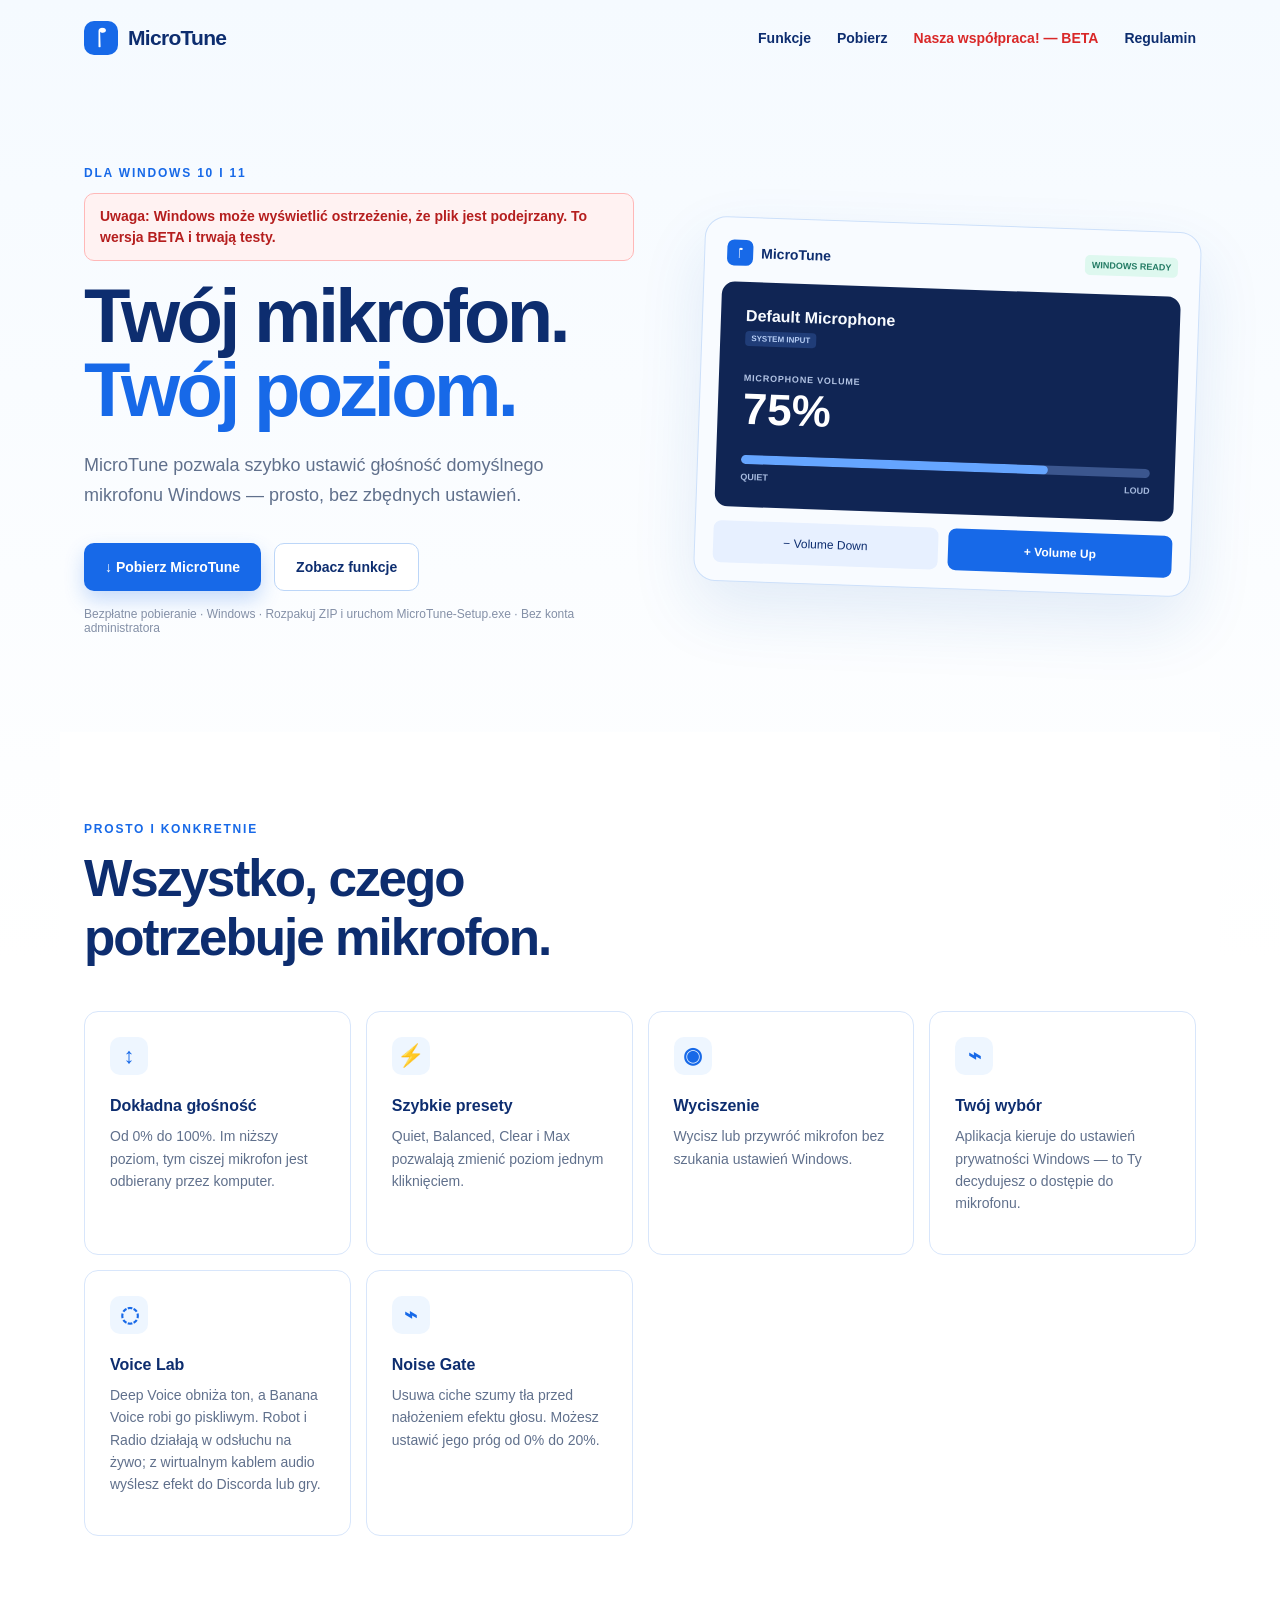
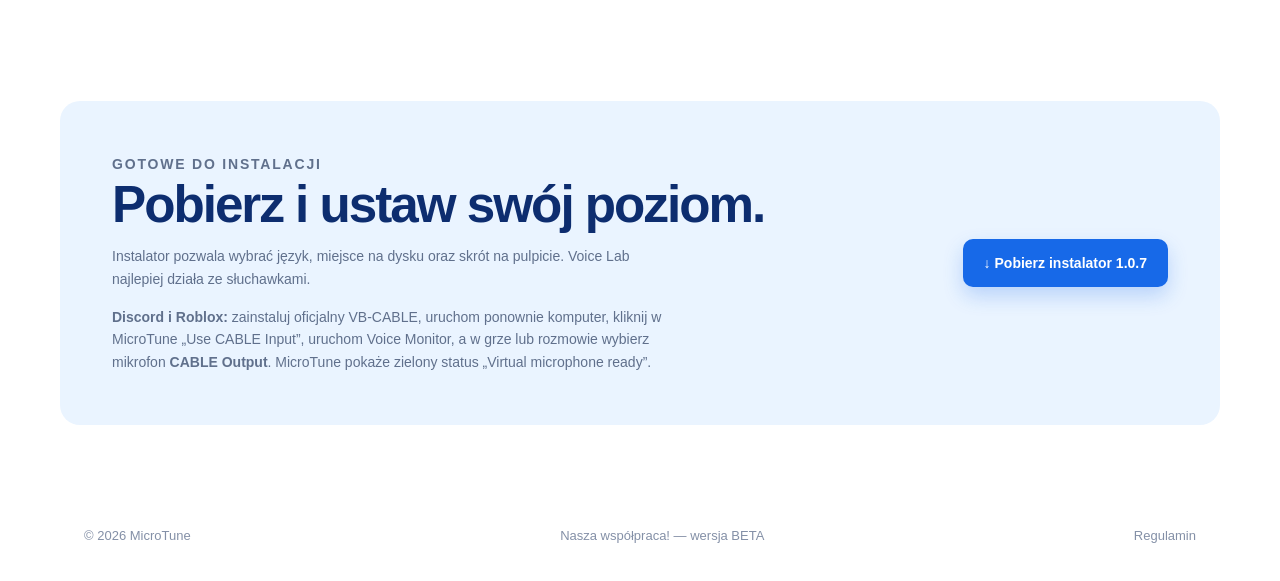
==== commit 26a15e98: "Detect virtual microphone routing" ====
--- a/index.html
+++ b/index.html
@@ -29,7 +29,7 @@
           <h1>Twój mikrofon.<br /><span>Twój poziom.</span></h1>
           <p class="lead">MicroTune pozwala szybko ustawić głośność domyślnego mikrofonu Windows — prosto, bez zbędnych ustawień.</p>
           <div class="hero-actions">
-            <a class="button primary" href="https://github.com/biszkopr/microtune/raw/refs/heads/main/downloads/MicroTune-Installer-1.0.6.zip">↓ Pobierz MicroTune</a>
+            <a class="button primary" href="https://github.com/biszkopr/microtune/raw/refs/heads/main/downloads/MicroTune-Installer-1.0.7.zip">↓ Pobierz MicroTune</a>
             <a class="button secondary" href="#funkcje">Zobacz funkcje</a>
           </div>
           <p class="fine-print">Bezpłatne pobieranie · Windows · Rozpakuj ZIP i uruchom MicroTune-Setup.exe · Bez konta administratora</p>
@@ -60,8 +60,8 @@
       </section>
 
       <section class="download" id="download">
-        <div><p class="eyebrow">GOTOWE DO INSTALACJI</p><h2>Pobierz i ustaw swój poziom.</h2><p>Instalator pozwala wybrać język, miejsce na dysku oraz skrót na pulpicie. Voice Lab najlepiej działa ze słuchawkami.</p><p class="fine-print">Aby Discord lub Roblox słyszał efekty, zainstaluj <a href="https://vb-audio.com/Cable/" target="_blank" rel="noopener noreferrer">wirtualny kabel audio</a>, wybierz jego wyjście w MicroTune, a jego wejście jako mikrofon w grze lub rozmowie.</p></div>
-        <a class="button primary" href="https://github.com/biszkopr/microtune/raw/refs/heads/main/downloads/MicroTune-Installer-1.0.6.zip">↓ Pobierz instalator 1.0.6</a>
+        <div><p class="eyebrow">GOTOWE DO INSTALACJI</p><h2>Pobierz i ustaw swój poziom.</h2><p>Instalator pozwala wybrać język, miejsce na dysku oraz skrót na pulpicie. Voice Lab najlepiej działa ze słuchawkami.</p><p class="fine-print"><strong>Discord i Roblox:</strong> zainstaluj <a href="https://vb-audio.com/Cable/" target="_blank" rel="noopener noreferrer">oficjalny VB-CABLE</a>, uruchom ponownie komputer, kliknij w MicroTune „Use CABLE Input”, uruchom Voice Monitor, a w grze lub rozmowie wybierz mikrofon <strong>CABLE Output</strong>. MicroTune pokaże zielony status „Virtual microphone ready”.</p></div>
+        <a class="button primary" href="https://github.com/biszkopr/microtune/raw/refs/heads/main/downloads/MicroTune-Installer-1.0.7.zip">↓ Pobierz instalator 1.0.7</a>
       </section>
     </main>
 
